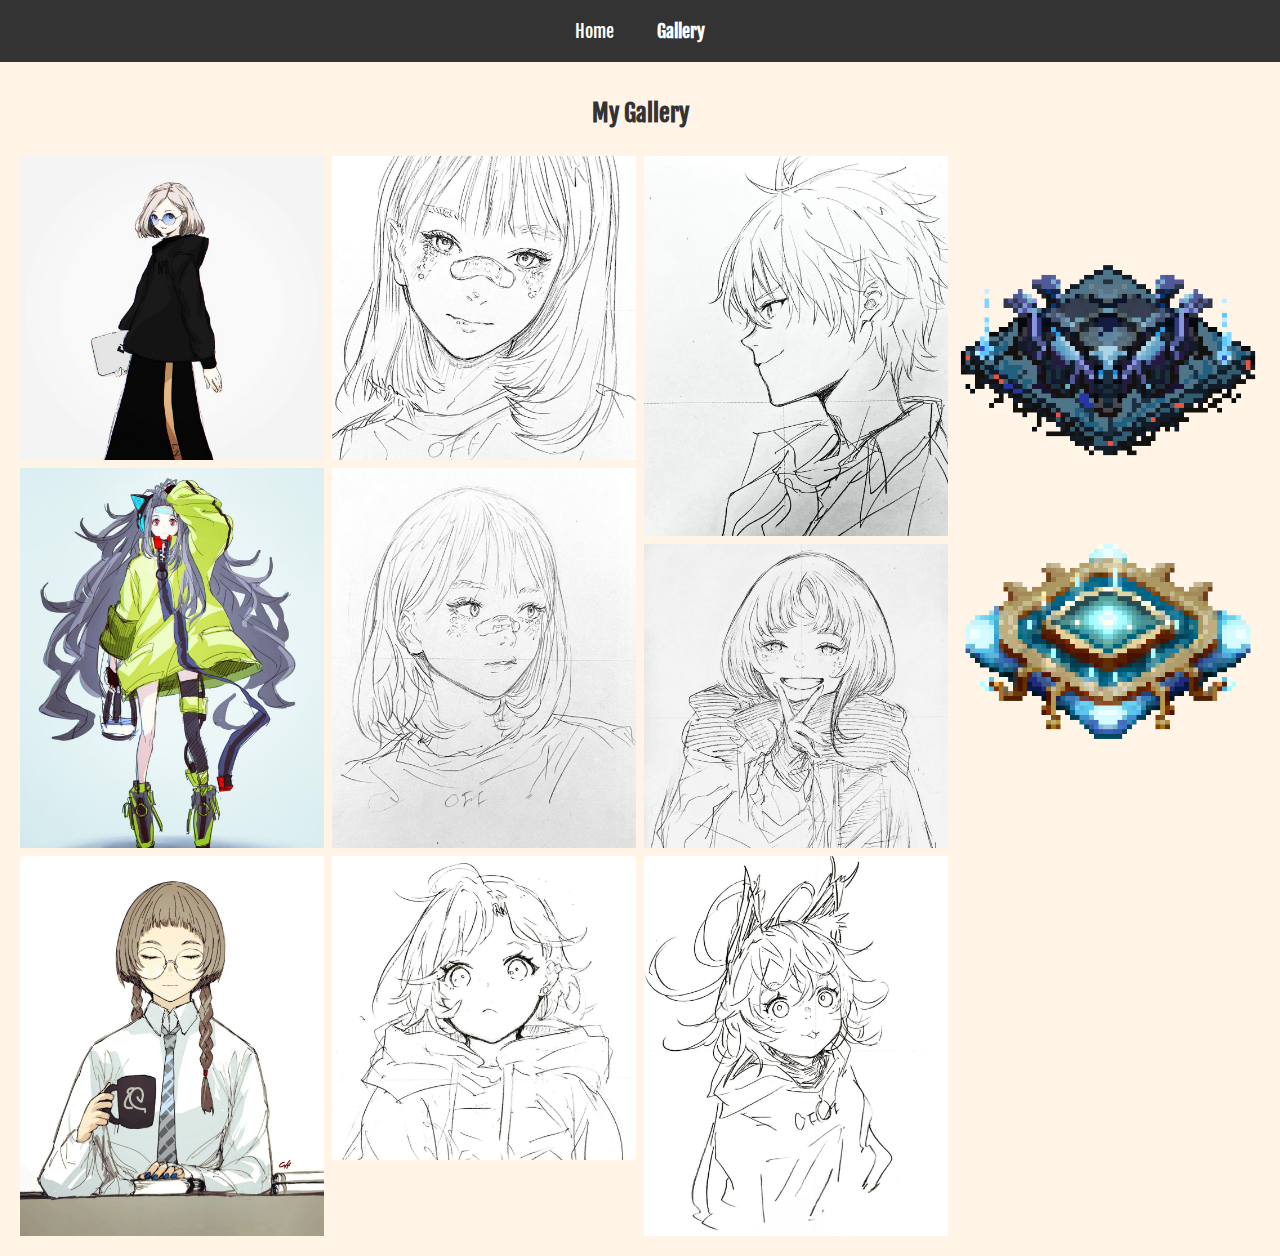
==== gallery.html @ aa337cde "Add gallery" ====
<!DOCTYPE html>
<html lang="en">
<head>
    <meta charset="UTF-8">
    <meta name="viewport" content="width=device-width, initial-scale=1.0">
    <title>Gallery</title>
    <link rel="stylesheet" href="styleGallery.css">
    <link href="https://fonts.googleapis.com/css2?family=Fjalla+One&family=Josefin+Sans&family=Manjari&display=swap" rel="stylesheet">

</head>
<body>
    <header>
        <nav>
            <a href="index.html">Home</a>
            <a href="#" class="active">Gallery</a>
        </nav>
    </header>
    <div class="gallery-container">
        <h1>My Gallery</h1>
        <div class="row">
            <div class="column">
                <img src="img/1.jpg">
                <img src="img/2.jpg">
                <img src="img/8.jpg">
            </div>
            <div class="column">
                <img src="img/4.jpg">
                <img src="img/5.jpg">
                <img src="img/9.jpg">
            </div>
            <div class="column">
                <img src="img/3.jpg">
                <img src="img/7.jpg">
                <img src="img/0.jpg">
            </div>
            <div class="column">
                <img src="img/spawner.gif">
                <img src="img/base.gif">
            </div>
        </div>
    </div>
</body>
</html>
---- styleGallery.css ----
/* Reset some default styles */
body {
    margin: 0;
    font-family: 'Fjalla One', sans-serif;
}

/* Add styling for the header and navigation */
header {
    background-color: #333;
    color: white;
    padding: 20px 0;
    text-align: center;
}

nav {
    text-align: center;
}

nav a {
    text-decoration: none;
    color: white;
    margin: 0 20px;
    font-size: 18px;
}

nav a.active {
    font-weight: bold;
}

/* Style the gallery container */
.gallery-container {
    background-color: hsl(34, 100%, 95%);
    padding: 20px;
    text-align: center;
}

.gallery-container h1 {
    color: #333;
    font-size: 24px;
    margin-bottom: 20px;
}

/* Style the gallery columns and images */
.row {
    display: flex;
    flex-wrap: wrap;
    margin: 0 -4px;
}

.column {
    flex: 24%;
    max-width: 25%;
    padding: 0 4px;
}

.column img {
    margin-top: 8px;
    vertical-align: middle;
    width: 100%;
}

@media screen and (max-width: 800px) {
    .column {
        flex: 50%;
        max-width: 50%;
    }
}

@media screen and (max-width: 600px) {
    .column {
        flex: 100%;
        max-width: 100%;
    }
}
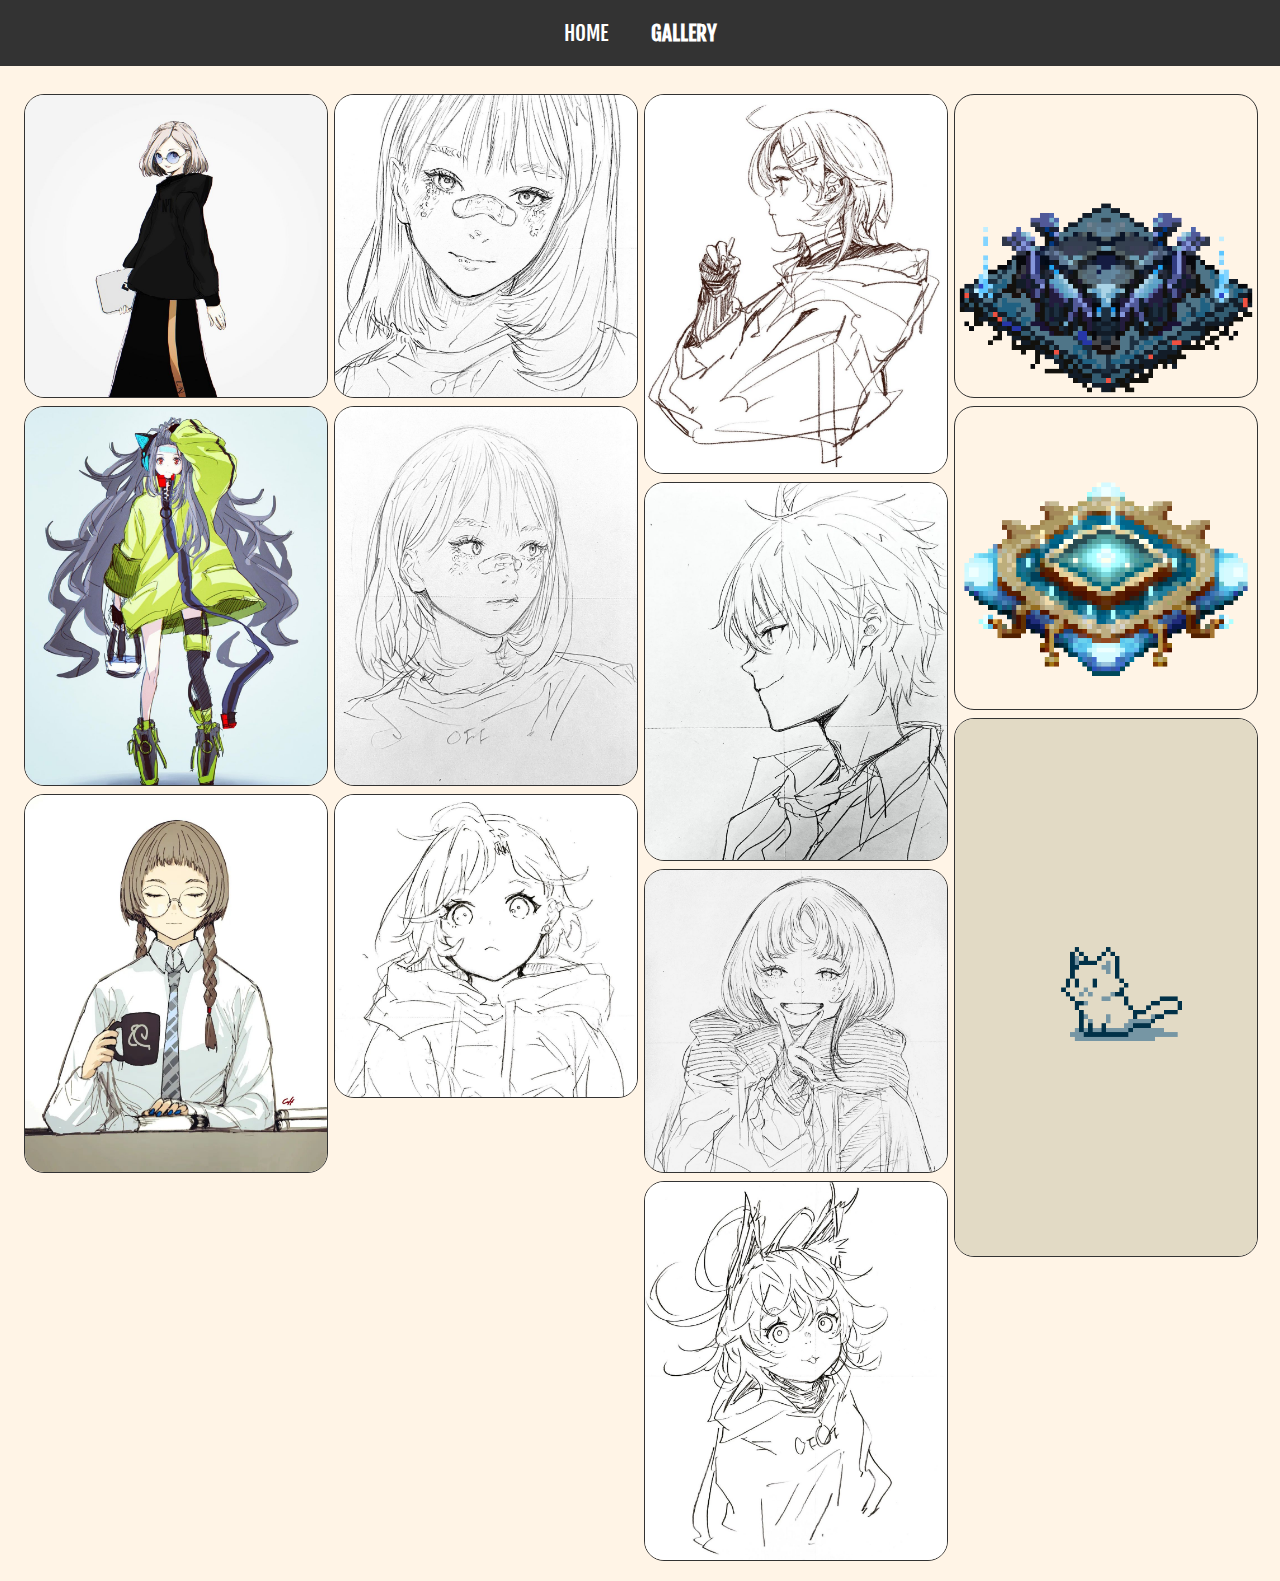
==== commit a851cb4b: "final change" ====
--- a/gallery.html
+++ b/gallery.html
@@ -6,36 +6,38 @@
     <title>Gallery</title>
     <link rel="stylesheet" href="styleGallery.css">
     <link href="https://fonts.googleapis.com/css2?family=Fjalla+One&family=Josefin+Sans&family=Manjari&display=swap" rel="stylesheet">
-
 </head>
 <body>
     <header>
         <nav>
-            <a href="index.html">Home</a>
-            <a href="#" class="active">Gallery</a>
+            <a href="index.html">HOME</a>
+            <a href="#" class="active">GALLERY</a>
         </nav>
     </header>
-    <div class="gallery-container">
-        <h1>My Gallery</h1>
-        <div class="row">
-            <div class="column">
-                <img src="img/1.jpg">
-                <img src="img/2.jpg">
-                <img src="img/8.jpg">
-            </div>
-            <div class="column">
-                <img src="img/4.jpg">
-                <img src="img/5.jpg">
-                <img src="img/9.jpg">
-            </div>
-            <div class="column">
-                <img src="img/3.jpg">
-                <img src="img/7.jpg">
-                <img src="img/0.jpg">
-            </div>
-            <div class="column">
-                <img src="img/spawner.gif">
-                <img src="img/base.gif">
+    <div class="container">
+        <div class="gallery-container">
+            <div class="row">
+                <div class="column">
+                    <img src="img/1.jpg">
+                    <img src="img/2.jpg">
+                    <img src="img/8.jpg">
+                </div>
+                <div class="column">
+                    <img src="img/4.jpg">
+                    <img src="img/5.jpg">
+                    <img src="img/9.jpg">
+                </div>
+                <div class="column">
+                    <img src="img/6.jpg">
+                    <img src="img/3.jpg">
+                    <img src="img/7.jpg">
+                    <img src="img/0.jpg">
+                </div>
+                <div class="column">
+                    <img src="img/spawner.gif">
+                    <img src="img/base.gif">
+                    <img src="img/cat2.gif">
+                </div>
             </div>
         </div>
     </div>
--- a/styleGallery.css
+++ b/styleGallery.css
@@ -1,4 +1,3 @@
-/* Reset some default styles */
 body {
     margin: 0;
     font-family: 'Fjalla One', sans-serif;
@@ -20,27 +19,30 @@
     text-decoration: none;
     color: white;
     margin: 0 20px;
-    font-size: 18px;
+    font-size: 1.3rem;
+    font-weight: 500;
 }
 
 nav a.active {
     font-weight: bold;
 }
 
-/* Style the gallery container */
-.gallery-container {
+.container {
     background-color: hsl(34, 100%, 95%);
     padding: 20px;
-    text-align: center;
 }
 
-.gallery-container h1 {
+.container h1 {
     color: #333;
     font-size: 24px;
     margin-bottom: 20px;
 }
 
-/* Style the gallery columns and images */
+.gallery-container {
+    padding: 0 4px;
+    text-align: center;
+}
+
 .row {
     display: flex;
     flex-wrap: wrap;
@@ -57,6 +59,8 @@
     margin-top: 8px;
     vertical-align: middle;
     width: 100%;
+    border-radius: 20px;
+    border: #333 solid 1px;
 }
 
 @media screen and (max-width: 800px) {
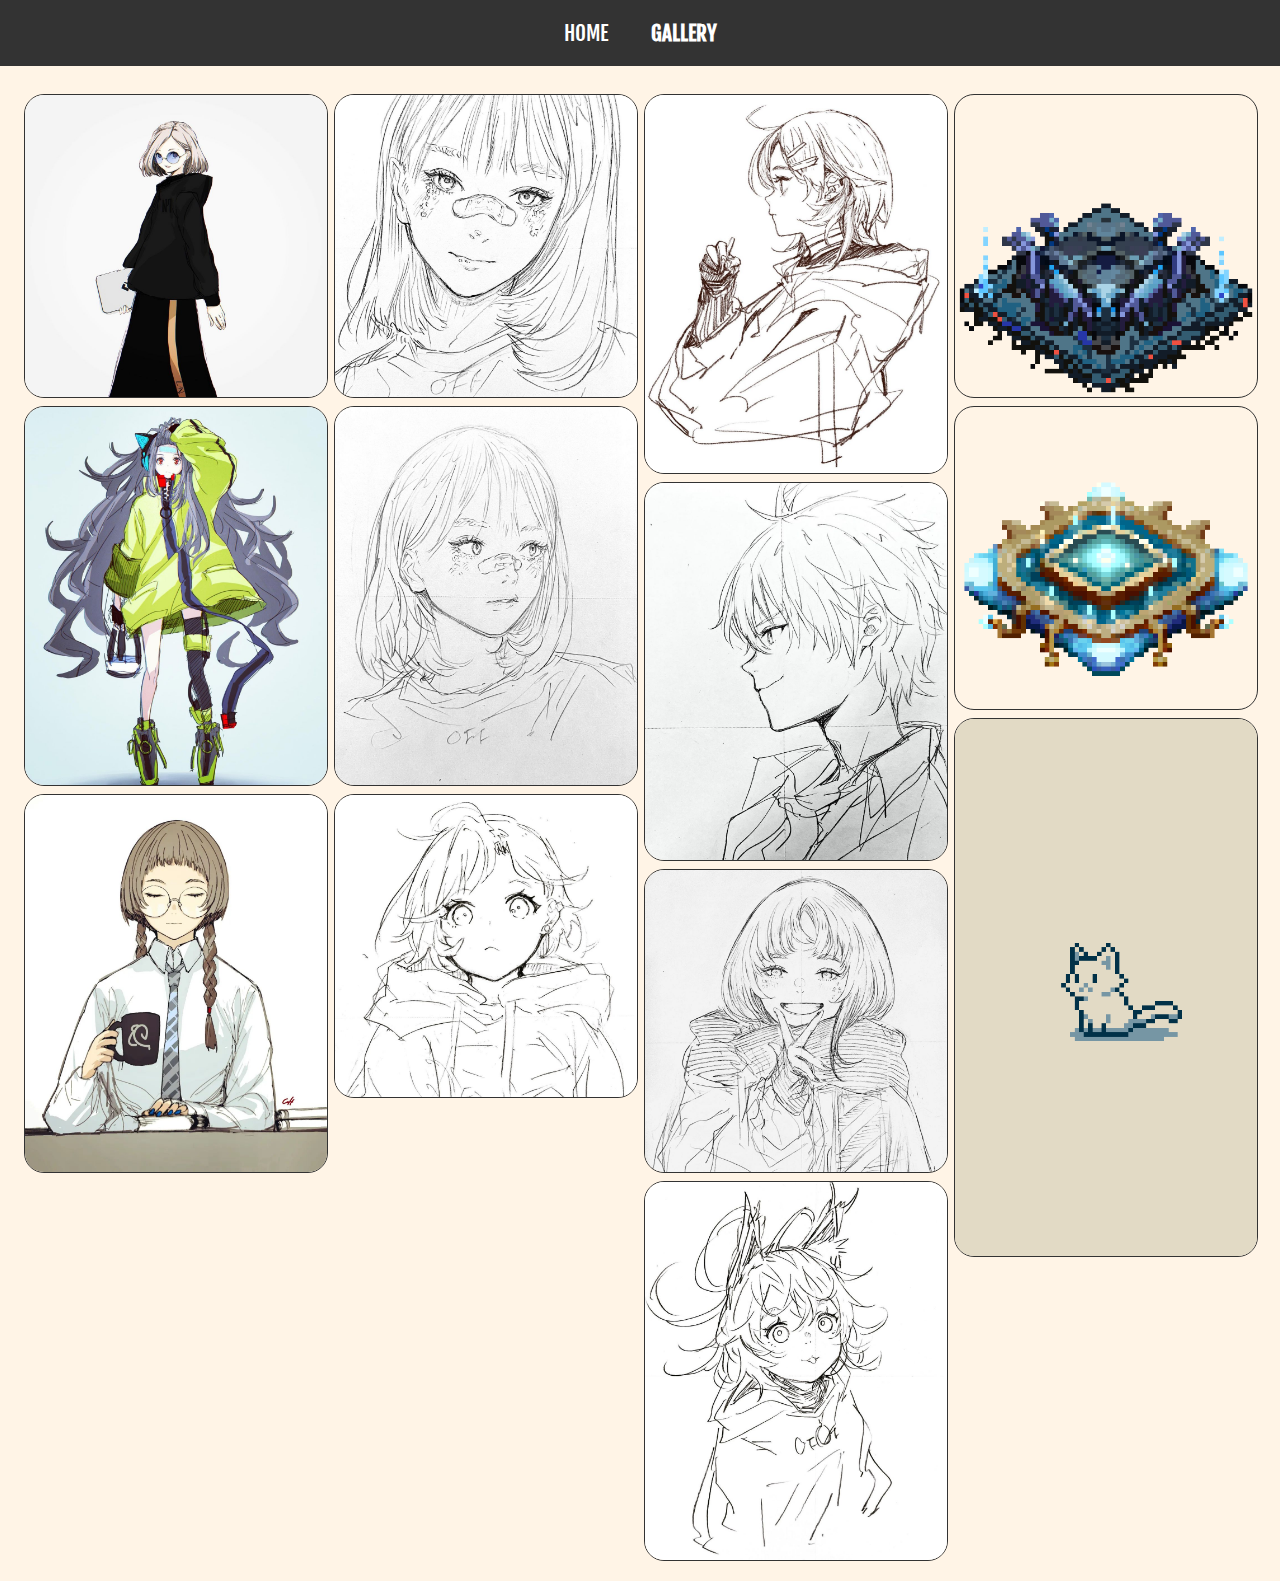
==== commit dca20d47: "final change" ====
--- a/gallery.html
+++ b/gallery.html
@@ -5,6 +5,7 @@
     <meta name="viewport" content="width=device-width, initial-scale=1.0">
     <title>Gallery</title>
     <link rel="stylesheet" href="styleGallery.css">
+    <link rel="shortcut icon" href="img/favicon.ico" type="image/x-icon">
     <link href="https://fonts.googleapis.com/css2?family=Fjalla+One&family=Josefin+Sans&family=Manjari&display=swap" rel="stylesheet">
 </head>
 <body>
